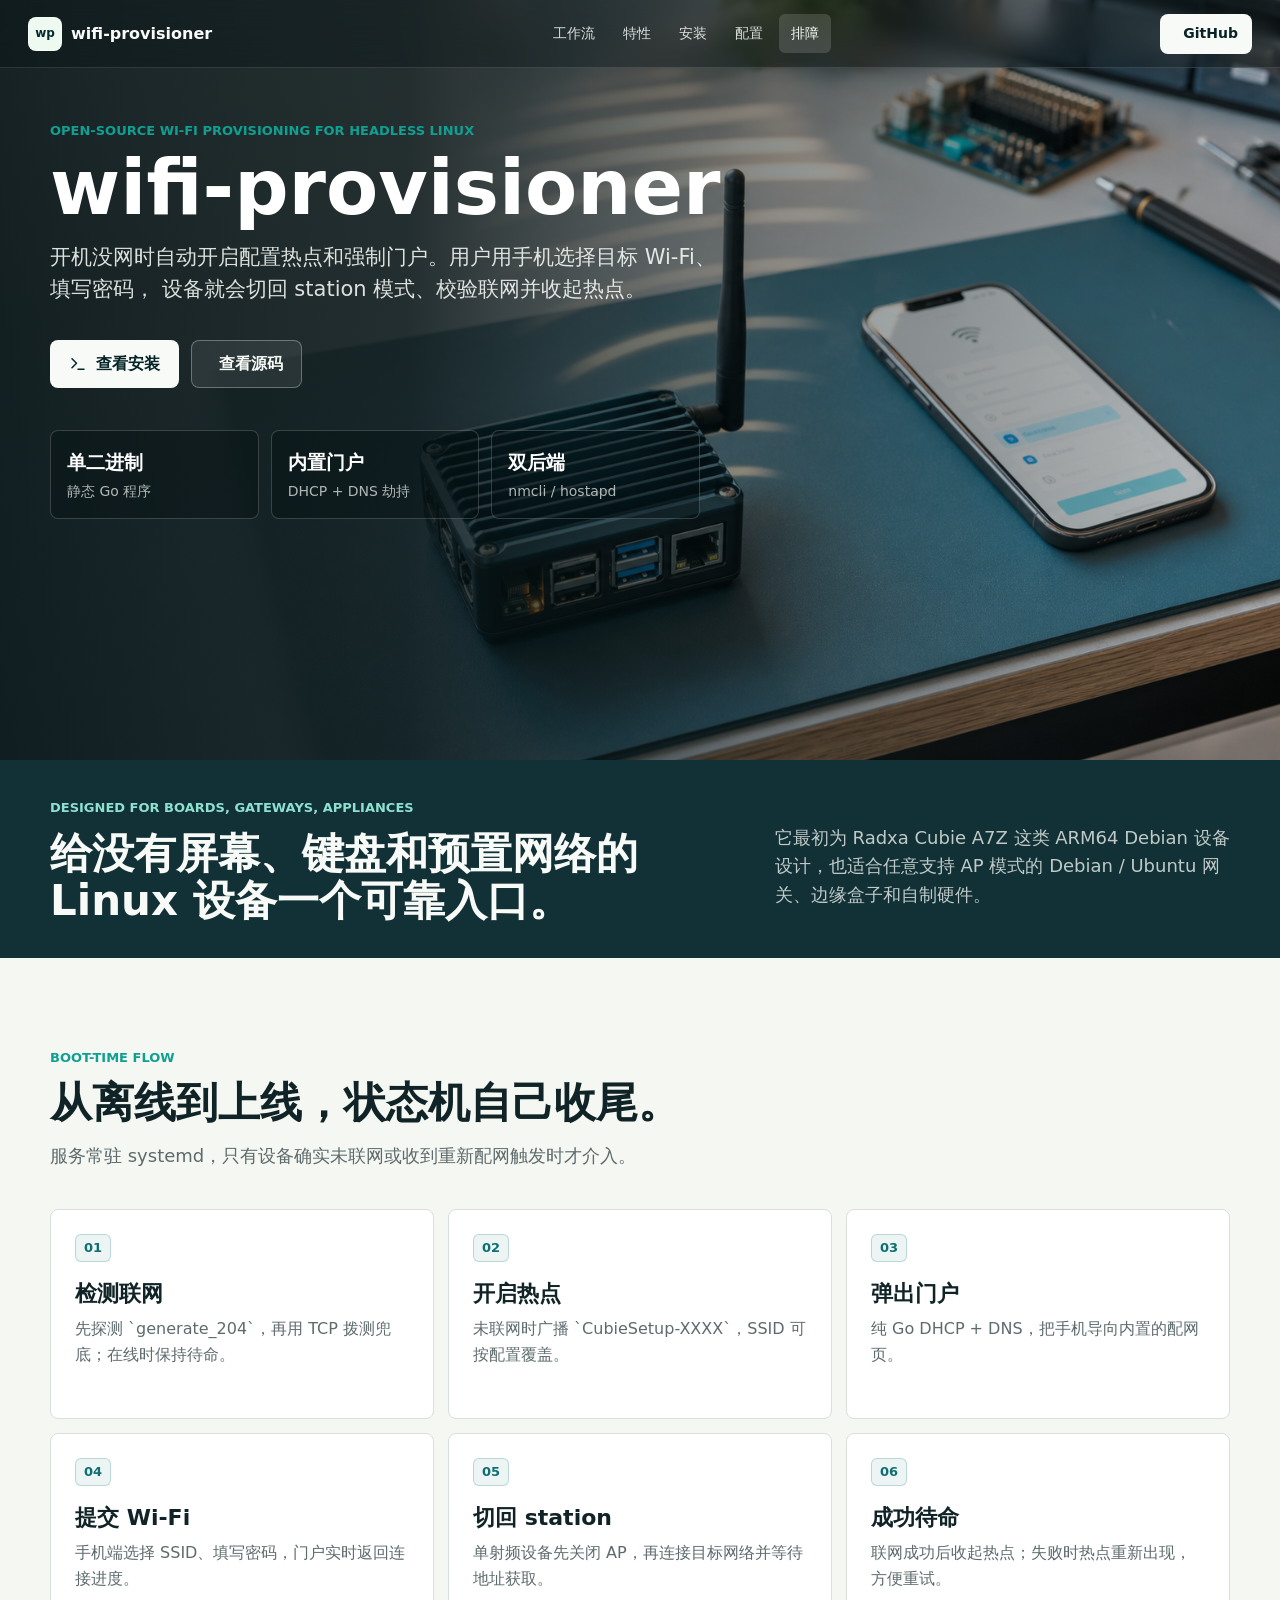
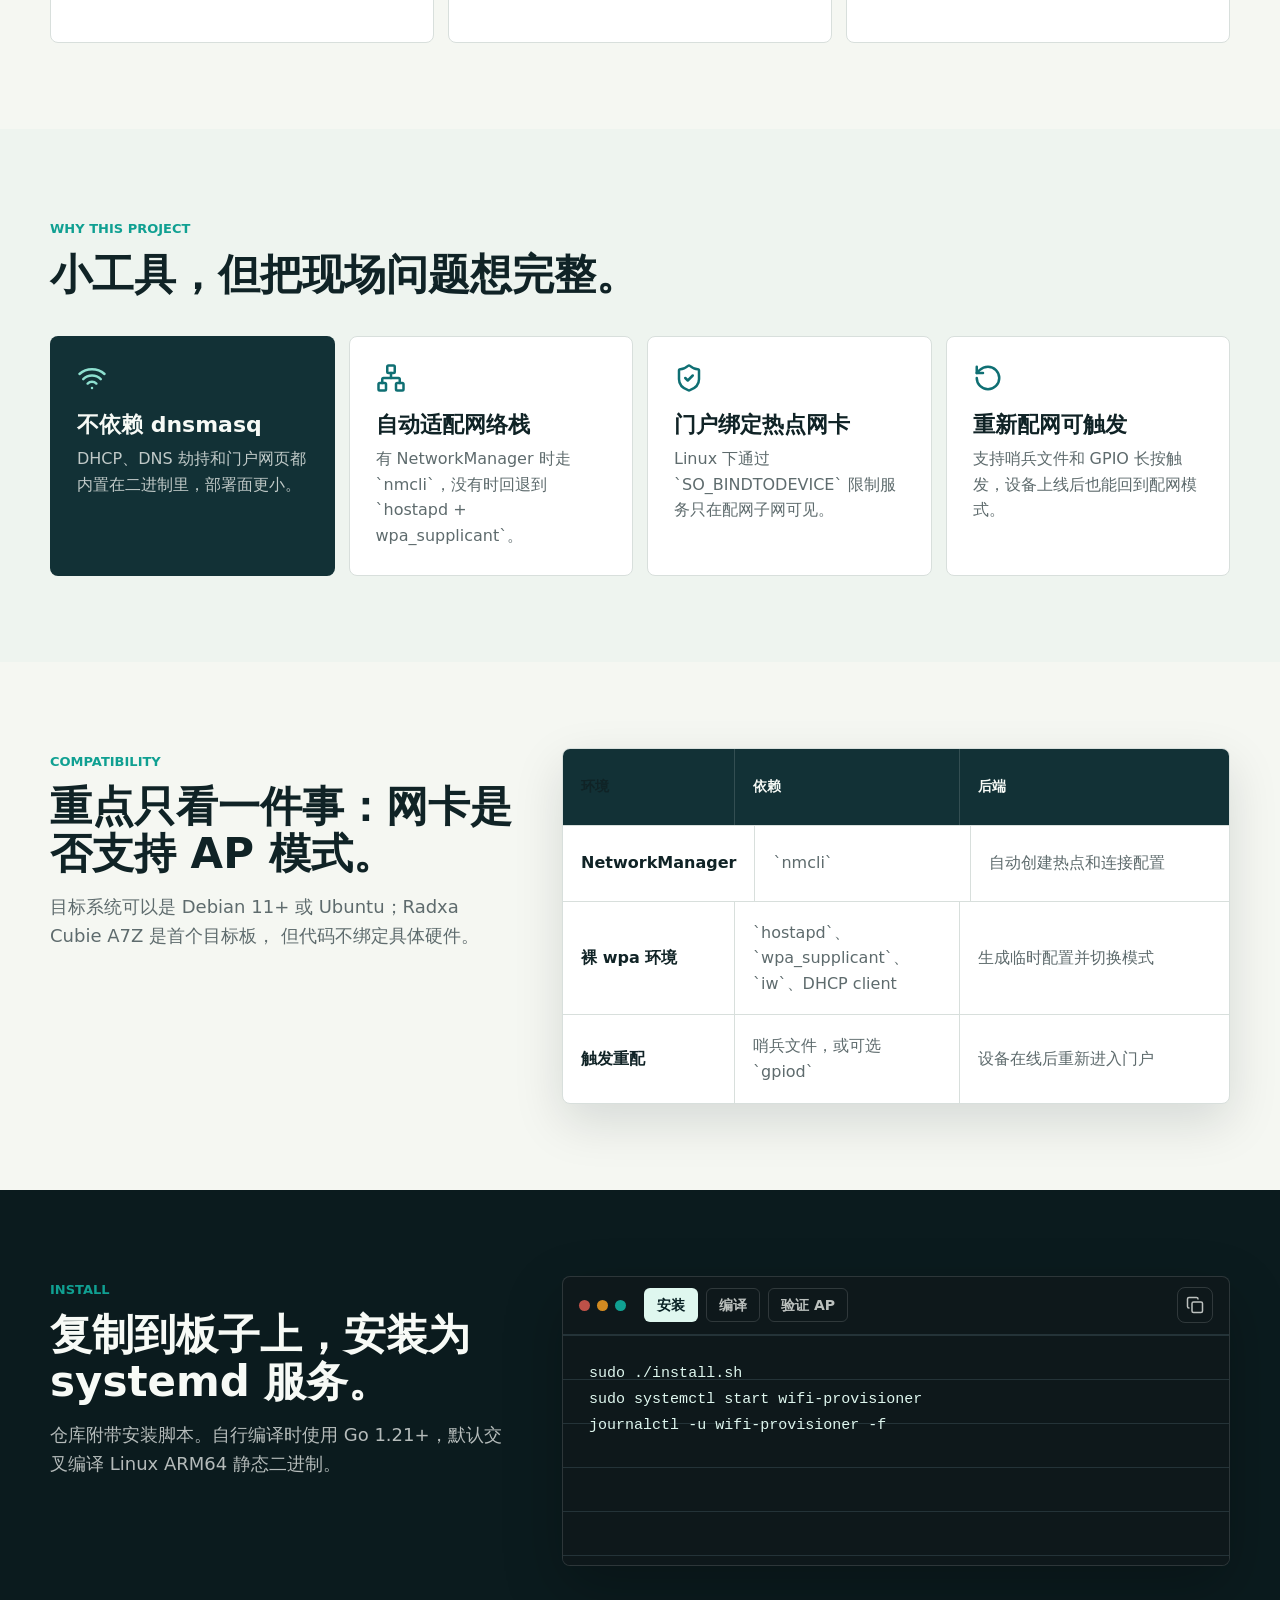
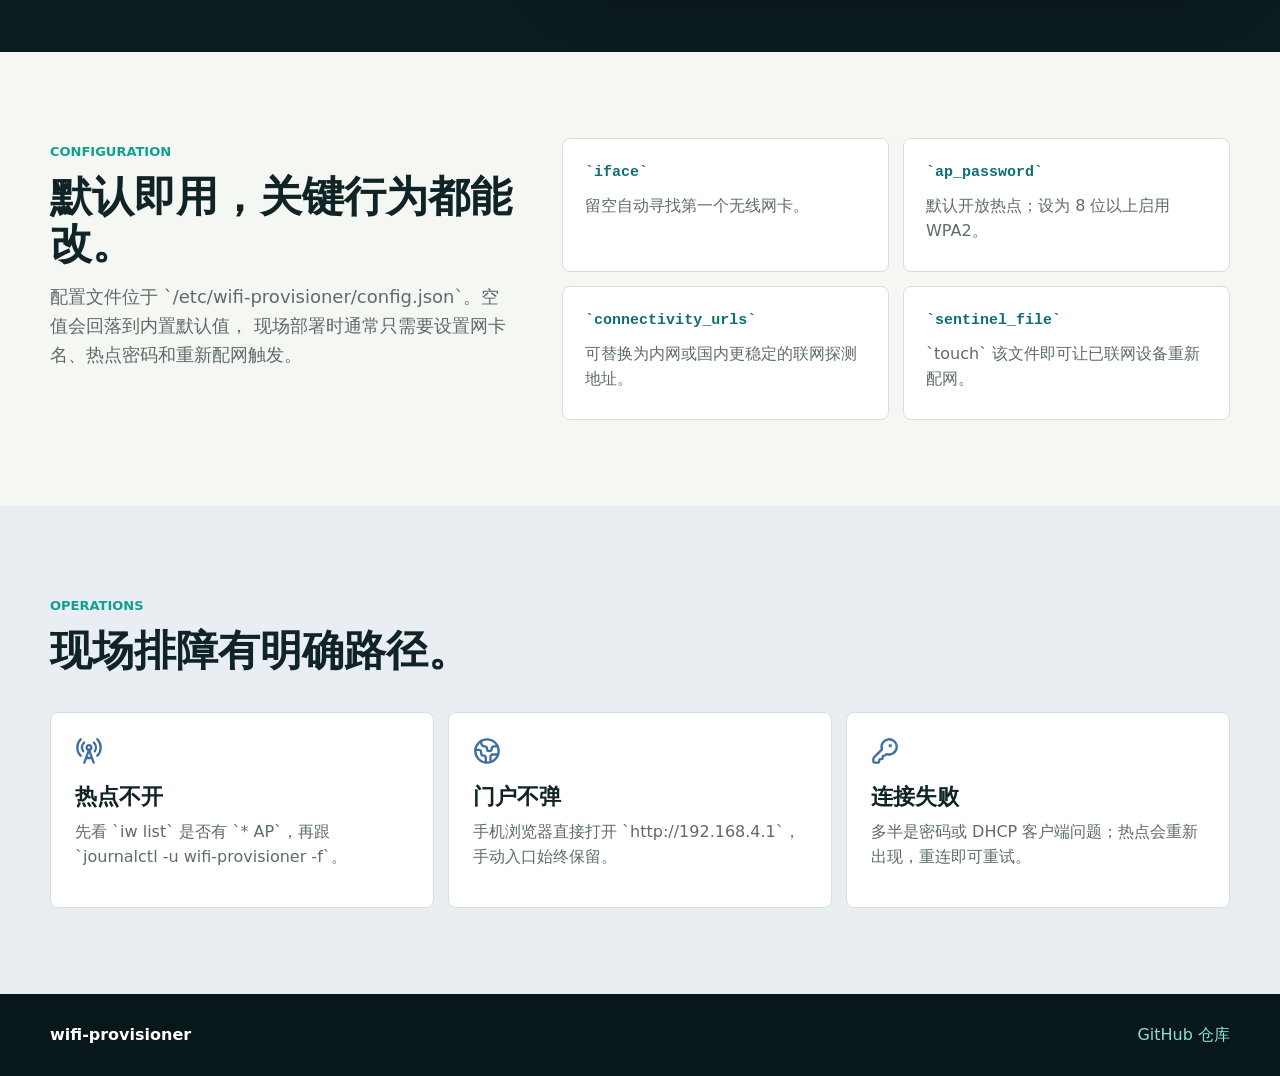
==== docs/index.html @ 6dae27c1 "Add project website" ====
<!doctype html>
<html lang="zh-CN">
  <head>
    <meta charset="utf-8">
    <meta name="viewport" content="width=device-width, initial-scale=1">
    <meta name="description" content="wifi-provisioner 是面向无头 Linux 设备的开源 Wi-Fi 配网工具：自动开启热点、内置 DHCP/DNS 强制门户，用手机完成首次联网。">
    <meta name="theme-color" content="#123136">
    <meta property="og:title" content="wifi-provisioner">
    <meta property="og:description" content="无头 Linux 设备的 Wi-Fi 配网工具。开机没网时自动开热点，用手机门户完成联网。">
    <meta property="og:image" content="assets/hero.png">
    <title>wifi-provisioner | 无头 Linux 设备 Wi-Fi 配网</title>
    <link rel="preload" as="image" href="assets/hero.png">
    <link rel="stylesheet" href="styles.css">
  </head>
  <body>
    <header class="site-header" data-header>
      <a class="brand" href="#top" aria-label="wifi-provisioner 首页">
        <span class="brand-mark" aria-hidden="true">wp</span>
        <span>wifi-provisioner</span>
      </a>
      <nav class="nav-links" aria-label="主要导航">
        <a href="#flow">工作流</a>
        <a href="#fit">特性</a>
        <a href="#install">安装</a>
        <a href="#config">配置</a>
        <a href="#ops">排障</a>
      </nav>
      <a class="header-action" href="https://github.com/djonce/wifi-provisioner" target="_blank" rel="noreferrer">
        <i data-lucide="github" aria-hidden="true"></i>
        <span>GitHub</span>
      </a>
    </header>

    <main id="top">
      <section class="hero" aria-labelledby="hero-title">
        <div class="hero-media" aria-hidden="true"></div>
        <div class="hero-inner">
          <p class="eyebrow">Open-source Wi-Fi provisioning for headless Linux</p>
          <h1 id="hero-title">wifi-provisioner</h1>
          <p class="hero-copy">
            开机没网时自动开启配置热点和强制门户。用户用手机选择目标 Wi-Fi、填写密码，
            设备就会切回 station 模式、校验联网并收起热点。
          </p>
          <div class="hero-actions" aria-label="主要操作">
            <a class="button primary" href="#install">
              <i data-lucide="terminal" aria-hidden="true"></i>
              <span>查看安装</span>
            </a>
            <a class="button secondary" href="https://github.com/djonce/wifi-provisioner" target="_blank" rel="noreferrer">
              <i data-lucide="github" aria-hidden="true"></i>
              <span>查看源码</span>
            </a>
          </div>
          <dl class="hero-facts" aria-label="项目要点">
            <div>
              <dt>单二进制</dt>
              <dd>静态 Go 程序</dd>
            </div>
            <div>
              <dt>内置门户</dt>
              <dd>DHCP + DNS 劫持</dd>
            </div>
            <div>
              <dt>双后端</dt>
              <dd>nmcli / hostapd</dd>
            </div>
          </dl>
        </div>
      </section>

      <section class="section intro-strip" aria-label="适用场景">
        <div class="section-inner strip-grid">
          <div>
            <span class="section-kicker">Designed for boards, gateways, appliances</span>
            <h2>给没有屏幕、键盘和预置网络的 Linux 设备一个可靠入口。</h2>
          </div>
          <p>
            它最初为 Radxa Cubie A7Z 这类 ARM64 Debian 设备设计，也适合任意支持 AP 模式的
            Debian / Ubuntu 网关、边缘盒子和自制硬件。
          </p>
        </div>
      </section>

      <section class="section" id="flow" aria-labelledby="flow-title">
        <div class="section-inner">
          <div class="section-heading">
            <span class="section-kicker">Boot-time flow</span>
            <h2 id="flow-title">从离线到上线，状态机自己收尾。</h2>
            <p>服务常驻 systemd，只有设备确实未联网或收到重新配网触发时才介入。</p>
          </div>
          <div class="flow-grid" aria-label="配网流程">
            <article class="flow-card">
              <span>01</span>
              <h3>检测联网</h3>
              <p>先探测 `generate_204`，再用 TCP 拨测兜底；在线时保持待命。</p>
            </article>
            <article class="flow-card">
              <span>02</span>
              <h3>开启热点</h3>
              <p>未联网时广播 `CubieSetup-XXXX`，SSID 可按配置覆盖。</p>
            </article>
            <article class="flow-card">
              <span>03</span>
              <h3>弹出门户</h3>
              <p>纯 Go DHCP + DNS，把手机导向内置的配网页。</p>
            </article>
            <article class="flow-card">
              <span>04</span>
              <h3>提交 Wi-Fi</h3>
              <p>手机端选择 SSID、填写密码，门户实时返回连接进度。</p>
            </article>
            <article class="flow-card">
              <span>05</span>
              <h3>切回 station</h3>
              <p>单射频设备先关闭 AP，再连接目标网络并等待地址获取。</p>
            </article>
            <article class="flow-card">
              <span>06</span>
              <h3>成功待命</h3>
              <p>联网成功后收起热点；失败时热点重新出现，方便重试。</p>
            </article>
          </div>
        </div>
      </section>

      <section class="section feature-band" id="fit" aria-labelledby="fit-title">
        <div class="section-inner">
          <div class="section-heading compact">
            <span class="section-kicker">Why this project</span>
            <h2 id="fit-title">小工具，但把现场问题想完整。</h2>
          </div>
          <div class="feature-layout">
            <article class="feature-card highlight">
              <i data-lucide="wifi" aria-hidden="true"></i>
              <h3>不依赖 dnsmasq</h3>
              <p>DHCP、DNS 劫持和门户网页都内置在二进制里，部署面更小。</p>
            </article>
            <article class="feature-card">
              <i data-lucide="network" aria-hidden="true"></i>
              <h3>自动适配网络栈</h3>
              <p>有 NetworkManager 时走 `nmcli`，没有时回退到 `hostapd + wpa_supplicant`。</p>
            </article>
            <article class="feature-card">
              <i data-lucide="shield-check" aria-hidden="true"></i>
              <h3>门户绑定热点网卡</h3>
              <p>Linux 下通过 `SO_BINDTODEVICE` 限制服务只在配网子网可见。</p>
            </article>
            <article class="feature-card">
              <i data-lucide="rotate-ccw" aria-hidden="true"></i>
              <h3>重新配网可触发</h3>
              <p>支持哨兵文件和 GPIO 长按触发，设备上线后也能回到配网模式。</p>
            </article>
          </div>
        </div>
      </section>

      <section class="section" aria-labelledby="matrix-title">
        <div class="section-inner split">
          <div class="section-heading inline">
            <span class="section-kicker">Compatibility</span>
            <h2 id="matrix-title">重点只看一件事：网卡是否支持 AP 模式。</h2>
            <p>
              目标系统可以是 Debian 11+ 或 Ubuntu；Radxa Cubie A7Z 是首个目标板，
              但代码不绑定具体硬件。
            </p>
          </div>
          <div class="matrix" role="table" aria-label="兼容性矩阵">
            <div role="row" class="matrix-head">
              <span role="columnheader">环境</span>
              <span role="columnheader">依赖</span>
              <span role="columnheader">后端</span>
            </div>
            <div role="row">
              <span role="cell">NetworkManager</span>
              <span role="cell">`nmcli`</span>
              <span role="cell">自动创建热点和连接配置</span>
            </div>
            <div role="row">
              <span role="cell">裸 wpa 环境</span>
              <span role="cell">`hostapd`、`wpa_supplicant`、`iw`、DHCP client</span>
              <span role="cell">生成临时配置并切换模式</span>
            </div>
            <div role="row">
              <span role="cell">触发重配</span>
              <span role="cell">哨兵文件，或可选 `gpiod`</span>
              <span role="cell">设备在线后重新进入门户</span>
            </div>
          </div>
        </div>
      </section>

      <section class="section install-section" id="install" aria-labelledby="install-title">
        <div class="section-inner install-grid">
          <div class="section-heading inline">
            <span class="section-kicker">Install</span>
            <h2 id="install-title">复制到板子上，安装为 systemd 服务。</h2>
            <p>
              仓库附带安装脚本。自行编译时使用 Go 1.21+，默认交叉编译 Linux ARM64 静态二进制。
            </p>
          </div>

          <div class="terminal-panel">
            <div class="terminal-toolbar">
              <div class="terminal-dots" aria-hidden="true">
                <span></span><span></span><span></span>
              </div>
              <div class="command-tabs" role="tablist" aria-label="安装命令">
                <button class="tab-button active" type="button" role="tab" aria-selected="true" data-tab="install">安装</button>
                <button class="tab-button" type="button" role="tab" aria-selected="false" data-tab="build">编译</button>
                <button class="tab-button" type="button" role="tab" aria-selected="false" data-tab="check">验证 AP</button>
              </div>
              <button class="icon-button" type="button" data-copy aria-label="复制当前命令">
                <i data-lucide="copy" aria-hidden="true"></i>
              </button>
            </div>
            <pre class="command-block active" data-panel="install"><code>sudo ./install.sh
sudo systemctl start wifi-provisioner
journalctl -u wifi-provisioner -f</code></pre>
            <pre class="command-block" data-panel="build"><code>make build
scp bin/wifi-provisioner root@device:/usr/local/bin/
sudo systemctl restart wifi-provisioner</code></pre>
            <pre class="command-block" data-panel="check"><code>iw list | sed -n '/Supported interface modes/,/Band/p'
# 输出中必须出现：* AP</code></pre>
          </div>
        </div>
      </section>

      <section class="section" id="config" aria-labelledby="config-title">
        <div class="section-inner config-grid">
          <div class="section-heading inline">
            <span class="section-kicker">Configuration</span>
            <h2 id="config-title">默认即用，关键行为都能改。</h2>
            <p>
              配置文件位于 `/etc/wifi-provisioner/config.json`。空值会回落到内置默认值，
              现场部署时通常只需要设置网卡名、热点密码和重新配网触发。
            </p>
          </div>
          <div class="config-list" aria-label="常用配置项">
            <article>
              <strong>`iface`</strong>
              <span>留空自动寻找第一个无线网卡。</span>
            </article>
            <article>
              <strong>`ap_password`</strong>
              <span>默认开放热点；设为 8 位以上启用 WPA2。</span>
            </article>
            <article>
              <strong>`connectivity_urls`</strong>
              <span>可替换为内网或国内更稳定的联网探测地址。</span>
            </article>
            <article>
              <strong>`sentinel_file`</strong>
              <span>`touch` 该文件即可让已联网设备重新配网。</span>
            </article>
          </div>
        </div>
      </section>

      <section class="section ops-band" id="ops" aria-labelledby="ops-title">
        <div class="section-inner">
          <div class="section-heading compact">
            <span class="section-kicker">Operations</span>
            <h2 id="ops-title">现场排障有明确路径。</h2>
          </div>
          <div class="ops-grid">
            <article>
              <i data-lucide="radio-tower" aria-hidden="true"></i>
              <h3>热点不开</h3>
              <p>先看 `iw list` 是否有 `* AP`，再跟 `journalctl -u wifi-provisioner -f`。</p>
            </article>
            <article>
              <i data-lucide="globe-2" aria-hidden="true"></i>
              <h3>门户不弹</h3>
              <p>手机浏览器直接打开 `http://192.168.4.1`，手动入口始终保留。</p>
            </article>
            <article>
              <i data-lucide="key-round" aria-hidden="true"></i>
              <h3>连接失败</h3>
              <p>多半是密码或 DHCP 客户端问题；热点会重新出现，重连即可重试。</p>
            </article>
          </div>
        </div>
      </section>
    </main>

    <footer class="site-footer">
      <div class="section-inner footer-inner">
        <span>wifi-provisioner</span>
        <a href="https://github.com/djonce/wifi-provisioner" target="_blank" rel="noreferrer">GitHub 仓库</a>
      </div>
    </footer>

    <script src="vendor/lucide.min.js"></script>
    <script src="app.js"></script>
  </body>
</html>
---- docs/styles.css ----
:root {
  --ink: #102326;
  --muted: #5e6b6d;
  --paper: #f5f7f2;
  --panel: #ffffff;
  --line: #d8dfdc;
  --line-strong: #b7c3bf;
  --teal: #0f6f73;
  --teal-bright: #10a092;
  --amber: #d28a21;
  --red: #bd5148;
  --blue: #406f9f;
  --dark: #0b1b1e;
  --dark-soft: #123136;
  --code: #0e181b;
  --code-line: #243338;
  --shadow: 0 18px 50px rgba(11, 27, 30, 0.13);
}

* {
  box-sizing: border-box;
}

html {
  scroll-behavior: smooth;
}

body {
  margin: 0;
  background: var(--paper);
  color: var(--ink);
  font-family:
    ui-sans-serif,
    system-ui,
    -apple-system,
    BlinkMacSystemFont,
    "Segoe UI",
    sans-serif;
  font-size: 16px;
  line-height: 1.6;
  letter-spacing: 0;
  text-rendering: optimizeLegibility;
}

body,
button,
input,
textarea,
select {
  letter-spacing: 0;
}

a {
  color: inherit;
  text-decoration: none;
}

img,
svg {
  display: block;
}

button {
  font: inherit;
}

.site-header {
  position: fixed;
  top: 0;
  right: 0;
  left: 0;
  z-index: 20;
  display: grid;
  grid-template-columns: auto 1fr auto;
  align-items: center;
  gap: 24px;
  min-height: 68px;
  padding: 0 28px;
  color: #f8fbf8;
  border-bottom: 1px solid rgba(255, 255, 255, 0.12);
  background: rgba(7, 19, 21, 0.36);
  backdrop-filter: blur(14px);
  transition:
    background 180ms ease,
    border-color 180ms ease,
    color 180ms ease;
}

.site-header.is-scrolled {
  color: var(--ink);
  border-color: rgba(16, 35, 38, 0.12);
  background: rgba(245, 247, 242, 0.9);
}

.brand,
.header-action,
.button,
.icon-button {
  display: inline-flex;
  align-items: center;
  justify-content: center;
  gap: 9px;
}

.brand {
  min-width: 0;
  font-weight: 760;
}

.brand-mark {
  display: grid;
  width: 34px;
  height: 34px;
  place-items: center;
  color: #062a2d;
  background: #eef9ef;
  border: 1px solid rgba(255, 255, 255, 0.52);
  border-radius: 8px;
  font-size: 12px;
  font-weight: 820;
}

.site-header.is-scrolled .brand-mark {
  color: #f7faf6;
  background: var(--teal);
  border-color: transparent;
}

.nav-links {
  display: flex;
  align-items: center;
  justify-content: center;
  gap: 4px;
}

.nav-links a {
  padding: 8px 12px;
  color: inherit;
  border-radius: 6px;
  font-size: 14px;
  opacity: 0.86;
}

.nav-links a:hover,
.nav-links a.is-active {
  background: rgba(255, 255, 255, 0.14);
  opacity: 1;
}

.site-header.is-scrolled .nav-links a:hover,
.site-header.is-scrolled .nav-links a.is-active {
  background: rgba(15, 111, 115, 0.1);
}

.header-action {
  min-height: 40px;
  padding: 0 14px;
  color: #082225;
  background: #f7faf6;
  border-radius: 8px;
  font-size: 14px;
  font-weight: 700;
}

.site-header.is-scrolled .header-action {
  color: #f7faf6;
  background: var(--dark-soft);
}

.header-action svg,
.button svg,
.feature-card svg,
.ops-grid svg,
.icon-button svg {
  width: 18px;
  height: 18px;
  stroke-width: 2;
}

.hero {
  position: relative;
  display: flex;
  min-height: min(760px, 86svh);
  overflow: hidden;
  color: #f7faf6;
  background: var(--dark);
}

.hero-media {
  position: absolute;
  inset: 0;
  background-image:
    linear-gradient(
      90deg,
      rgba(5, 18, 20, 0.93) 0%,
      rgba(5, 18, 20, 0.86) 32%,
      rgba(5, 18, 20, 0.48) 58%,
      rgba(5, 18, 20, 0.12) 100%
    ),
    url("assets/hero.png");
  background-position: center;
  background-size: cover;
  transform: scale(1.01);
}

.hero-inner {
  position: relative;
  z-index: 1;
  width: min(1180px, calc(100% - 48px));
  margin: 0 auto;
  padding: 122px 0 72px;
}

.eyebrow,
.section-kicker {
  margin: 0;
  color: var(--teal-bright);
  font-size: 13px;
  font-weight: 800;
  text-transform: uppercase;
  overflow-wrap: anywhere;
}

.hero h1 {
  max-width: 760px;
  margin: 12px 0 16px;
  color: #ffffff;
  font-size: 76px;
  line-height: 0.96;
  font-weight: 860;
}

.hero .eyebrow {
  max-width: 58ch;
  line-height: 1.35;
}

.hero-copy {
  max-width: 670px;
  margin: 0;
  color: rgba(247, 250, 246, 0.88);
  font-size: 21px;
  line-height: 1.55;
}

.hero-actions {
  display: flex;
  flex-wrap: wrap;
  gap: 12px;
  margin-top: 34px;
}

.button {
  min-height: 48px;
  padding: 0 18px;
  border: 1px solid transparent;
  border-radius: 8px;
  font-weight: 780;
}

.button.primary {
  color: #062528;
  background: #f7faf6;
}

.button.secondary {
  color: #f7faf6;
  border-color: rgba(255, 255, 255, 0.3);
  background: rgba(255, 255, 255, 0.08);
}

.button:hover,
.header-action:hover,
.icon-button:hover,
.tab-button:hover {
  transform: translateY(-1px);
}

.hero-facts {
  display: grid;
  grid-template-columns: repeat(3, minmax(0, 1fr));
  gap: 12px;
  width: min(650px, 100%);
  margin: 42px 0 0;
}

.hero-facts div {
  min-height: 86px;
  padding: 16px;
  border: 1px solid rgba(255, 255, 255, 0.18);
  border-radius: 8px;
  background: rgba(5, 18, 20, 0.44);
}

.hero-facts dt {
  color: #ffffff;
  font-size: 19px;
  font-weight: 820;
}

.hero-facts dd {
  margin: 3px 0 0;
  color: rgba(247, 250, 246, 0.7);
  font-size: 14px;
}

.section {
  padding: 86px 0;
}

.section-inner {
  width: min(1180px, calc(100% - 48px));
  margin: 0 auto;
}

.intro-strip {
  padding: 34px 0;
  color: #f7faf6;
  background: var(--dark-soft);
}

.strip-grid {
  display: grid;
  grid-template-columns: minmax(0, 1.2fr) minmax(280px, 0.8fr);
  gap: 42px;
  align-items: center;
}

.strip-grid h2,
.section-heading h2 {
  margin: 10px 0 0;
  font-size: 42px;
  line-height: 1.12;
}

.strip-grid p,
.section-heading p {
  margin: 16px 0 0;
  color: var(--muted);
  font-size: 18px;
}

.intro-strip .section-kicker {
  color: #8ee0d0;
}

.intro-strip p {
  color: rgba(247, 250, 246, 0.76);
}

.section-heading {
  max-width: 780px;
  margin-bottom: 38px;
}

.section-heading.compact {
  max-width: 620px;
}

.section-heading.inline {
  margin: 0;
}

.flow-grid {
  display: grid;
  grid-template-columns: repeat(3, minmax(0, 1fr));
  gap: 14px;
}

.flow-card,
.feature-card,
.ops-grid article,
.config-list article {
  border: 1px solid var(--line);
  border-radius: 8px;
  background: var(--panel);
}

.flow-card {
  min-height: 210px;
  padding: 24px;
}

.flow-card span {
  display: inline-flex;
  align-items: center;
  justify-content: center;
  width: 36px;
  height: 28px;
  color: var(--teal);
  border: 1px solid rgba(15, 111, 115, 0.22);
  border-radius: 6px;
  background: rgba(15, 111, 115, 0.08);
  font-size: 13px;
  font-weight: 820;
}

.flow-card h3,
.feature-card h3,
.ops-grid h3 {
  margin: 18px 0 8px;
  font-size: 22px;
  line-height: 1.25;
}

.flow-card p,
.feature-card p,
.ops-grid p,
.config-list span {
  margin: 0;
  color: var(--muted);
}

.feature-band {
  background: #eef4ef;
}

.feature-layout {
  display: grid;
  grid-template-columns: repeat(4, minmax(0, 1fr));
  gap: 14px;
}

.feature-card {
  min-height: 230px;
  padding: 26px;
}

.feature-card.highlight {
  color: #f7faf6;
  background: var(--dark-soft);
  border-color: transparent;
}

.feature-card.highlight p {
  color: rgba(247, 250, 246, 0.76);
}

.feature-card svg {
  color: var(--teal);
  width: 30px;
  height: 30px;
}

.feature-card.highlight svg {
  color: #8ee0d0;
}

.split,
.install-grid,
.config-grid {
  display: grid;
  grid-template-columns: minmax(280px, 0.82fr) minmax(0, 1.18fr);
  gap: 48px;
  align-items: start;
}

.matrix {
  border: 1px solid var(--line);
  border-radius: 8px;
  overflow: hidden;
  background: var(--panel);
  box-shadow: var(--shadow);
}

.matrix > div {
  display: grid;
  grid-template-columns: 0.76fr 1fr 1.2fr;
  min-height: 76px;
  border-top: 1px solid var(--line);
}

.matrix > div:first-child {
  border-top: 0;
}

.matrix span {
  display: flex;
  align-items: center;
  padding: 18px;
  border-left: 1px solid var(--line);
  color: var(--muted);
}

.matrix span:first-child {
  border-left: 0;
  color: var(--ink);
  font-weight: 780;
}

.matrix-head {
  min-height: 52px;
  color: #f7faf6;
  background: var(--dark-soft);
}

.matrix-head span {
  color: #f7faf6;
  border-color: rgba(255, 255, 255, 0.14);
  font-size: 14px;
  font-weight: 780;
}

.install-section {
  color: #f7faf6;
  background: var(--dark);
}

.install-section .section-heading p {
  color: rgba(247, 250, 246, 0.72);
}

.terminal-panel {
  overflow: hidden;
  border: 1px solid rgba(255, 255, 255, 0.13);
  border-radius: 8px;
  background: var(--code);
  box-shadow: 0 22px 60px rgba(0, 0, 0, 0.24);
}

.terminal-toolbar {
  display: grid;
  grid-template-columns: auto 1fr auto;
  gap: 18px;
  align-items: center;
  min-height: 58px;
  padding: 0 16px;
  border-bottom: 1px solid var(--code-line);
}

.terminal-dots {
  display: flex;
  gap: 7px;
}

.terminal-dots span {
  width: 11px;
  height: 11px;
  border-radius: 50%;
}

.terminal-dots span:nth-child(1) {
  background: var(--red);
}

.terminal-dots span:nth-child(2) {
  background: var(--amber);
}

.terminal-dots span:nth-child(3) {
  background: var(--teal-bright);
}

.command-tabs {
  display: flex;
  flex-wrap: wrap;
  gap: 8px;
}

.tab-button,
.icon-button {
  border: 1px solid rgba(255, 255, 255, 0.14);
  color: rgba(247, 250, 246, 0.75);
  background: transparent;
  cursor: pointer;
}

.tab-button {
  min-height: 34px;
  padding: 0 12px;
  border-radius: 6px;
  font-size: 14px;
  font-weight: 720;
}

.tab-button.active {
  color: #061f22;
  border-color: transparent;
  background: #dff7ef;
}

.icon-button {
  width: 36px;
  height: 36px;
  border-radius: 8px;
}

.command-block {
  display: none;
  min-height: 230px;
  margin: 0;
  padding: 26px;
  overflow-x: auto;
  color: #dff7ef;
  background:
    linear-gradient(var(--code-line) 1px, transparent 1px) 0 0 / 100% 44px,
    var(--code);
  font-family:
    ui-monospace,
    SFMono-Regular,
    Menlo,
    Monaco,
    Consolas,
    "Liberation Mono",
    monospace;
  font-size: 15px;
  line-height: 1.75;
}

.command-block.active {
  display: block;
}

.config-list {
  display: grid;
  grid-template-columns: repeat(2, minmax(0, 1fr));
  gap: 14px;
}

.config-list article {
  min-height: 134px;
  padding: 22px;
}

.config-list strong {
  display: block;
  margin-bottom: 8px;
  color: var(--teal);
  font-family:
    ui-monospace,
    SFMono-Regular,
    Menlo,
    Monaco,
    Consolas,
    "Liberation Mono",
    monospace;
  font-size: 15px;
}

.ops-band {
  background: #e9eef2;
}

.ops-grid {
  display: grid;
  grid-template-columns: repeat(3, minmax(0, 1fr));
  gap: 14px;
}

.ops-grid article {
  min-height: 196px;
  padding: 24px;
}

.ops-grid svg {
  width: 28px;
  height: 28px;
  color: var(--blue);
}

.site-footer {
  padding: 28px 0;
  color: rgba(247, 250, 246, 0.78);
  background: #081719;
}

.footer-inner {
  display: flex;
  justify-content: space-between;
  gap: 20px;
}

.footer-inner span {
  color: #ffffff;
  font-weight: 760;
}

.footer-inner a {
  color: #8ee0d0;
}

@media (max-width: 980px) {
  .site-header {
    grid-template-columns: auto auto;
  }

  .nav-links {
    display: none;
  }

  .header-action {
    justify-self: end;
  }

  .hero h1 {
    font-size: 58px;
  }

  .hero-copy {
    font-size: 19px;
  }

  .strip-grid,
  .split,
  .install-grid,
  .config-grid {
    grid-template-columns: 1fr;
  }

  .flow-grid,
  .ops-grid {
    grid-template-columns: repeat(2, minmax(0, 1fr));
  }

  .feature-layout {
    grid-template-columns: repeat(2, minmax(0, 1fr));
  }

  .feature-card.highlight {
    grid-column: auto;
  }
}

@media (max-width: 720px) {
  .site-header {
    min-height: 62px;
    padding: 0 16px;
  }

  .brand span:last-child {
    max-width: 170px;
    overflow: hidden;
    text-overflow: ellipsis;
    white-space: nowrap;
  }

  .header-action span {
    display: none;
  }

  .header-action {
    width: 40px;
    min-height: 40px;
    padding: 0;
  }

  .hero {
    min-height: 86svh;
  }

  .hero-media {
    background-image:
      linear-gradient(
        180deg,
        rgba(5, 18, 20, 0.92) 0%,
        rgba(5, 18, 20, 0.78) 45%,
        rgba(5, 18, 20, 0.45) 100%
      ),
      url("assets/hero.png");
    background-position: 58% center;
  }

  .hero-inner,
  .section-inner {
    width: min(100% - 32px, 1180px);
  }

  .hero-inner {
    padding: 96px 0 52px;
  }

  .hero h1 {
    font-size: 42px;
    line-height: 1.02;
    overflow-wrap: anywhere;
  }

  .hero .eyebrow {
    max-width: 30ch;
  }

  .hero-copy {
    font-size: 17px;
  }

  .hero-actions {
    margin-top: 26px;
  }

  .button {
    width: 100%;
  }

  .hero-facts {
    grid-template-columns: 1fr;
    margin-top: 28px;
  }

  .hero-facts div {
    min-height: 74px;
    padding: 13px 14px;
  }

  .section {
    padding: 64px 0;
  }

  .strip-grid h2,
  .section-heading h2 {
    font-size: 30px;
  }

  .strip-grid p,
  .section-heading p {
    font-size: 16px;
  }

  .flow-grid,
  .feature-layout,
  .ops-grid,
  .config-list {
    grid-template-columns: 1fr;
  }

  .matrix {
    overflow-x: auto;
  }

  .matrix > div {
    grid-template-columns: 160px 230px 260px;
    min-width: 650px;
  }

  .terminal-toolbar {
    grid-template-columns: 1fr auto;
    min-height: 104px;
  }

  .terminal-dots {
    display: none;
  }

  .command-tabs {
    gap: 6px;
  }

  .command-block {
    min-height: 250px;
    padding: 20px;
    font-size: 14px;
  }

  .footer-inner {
    flex-direction: column;
  }
}

@media (max-width: 360px) {
  .hero h1 {
    font-size: 36px;
  }
}

@media (prefers-reduced-motion: reduce) {
  *,
  *::before,
  *::after {
    scroll-behavior: auto !important;
    transition: none !important;
  }

  .button:hover,
  .header-action:hover,
  .icon-button:hover,
  .tab-button:hover {
    transform: none;
  }
}
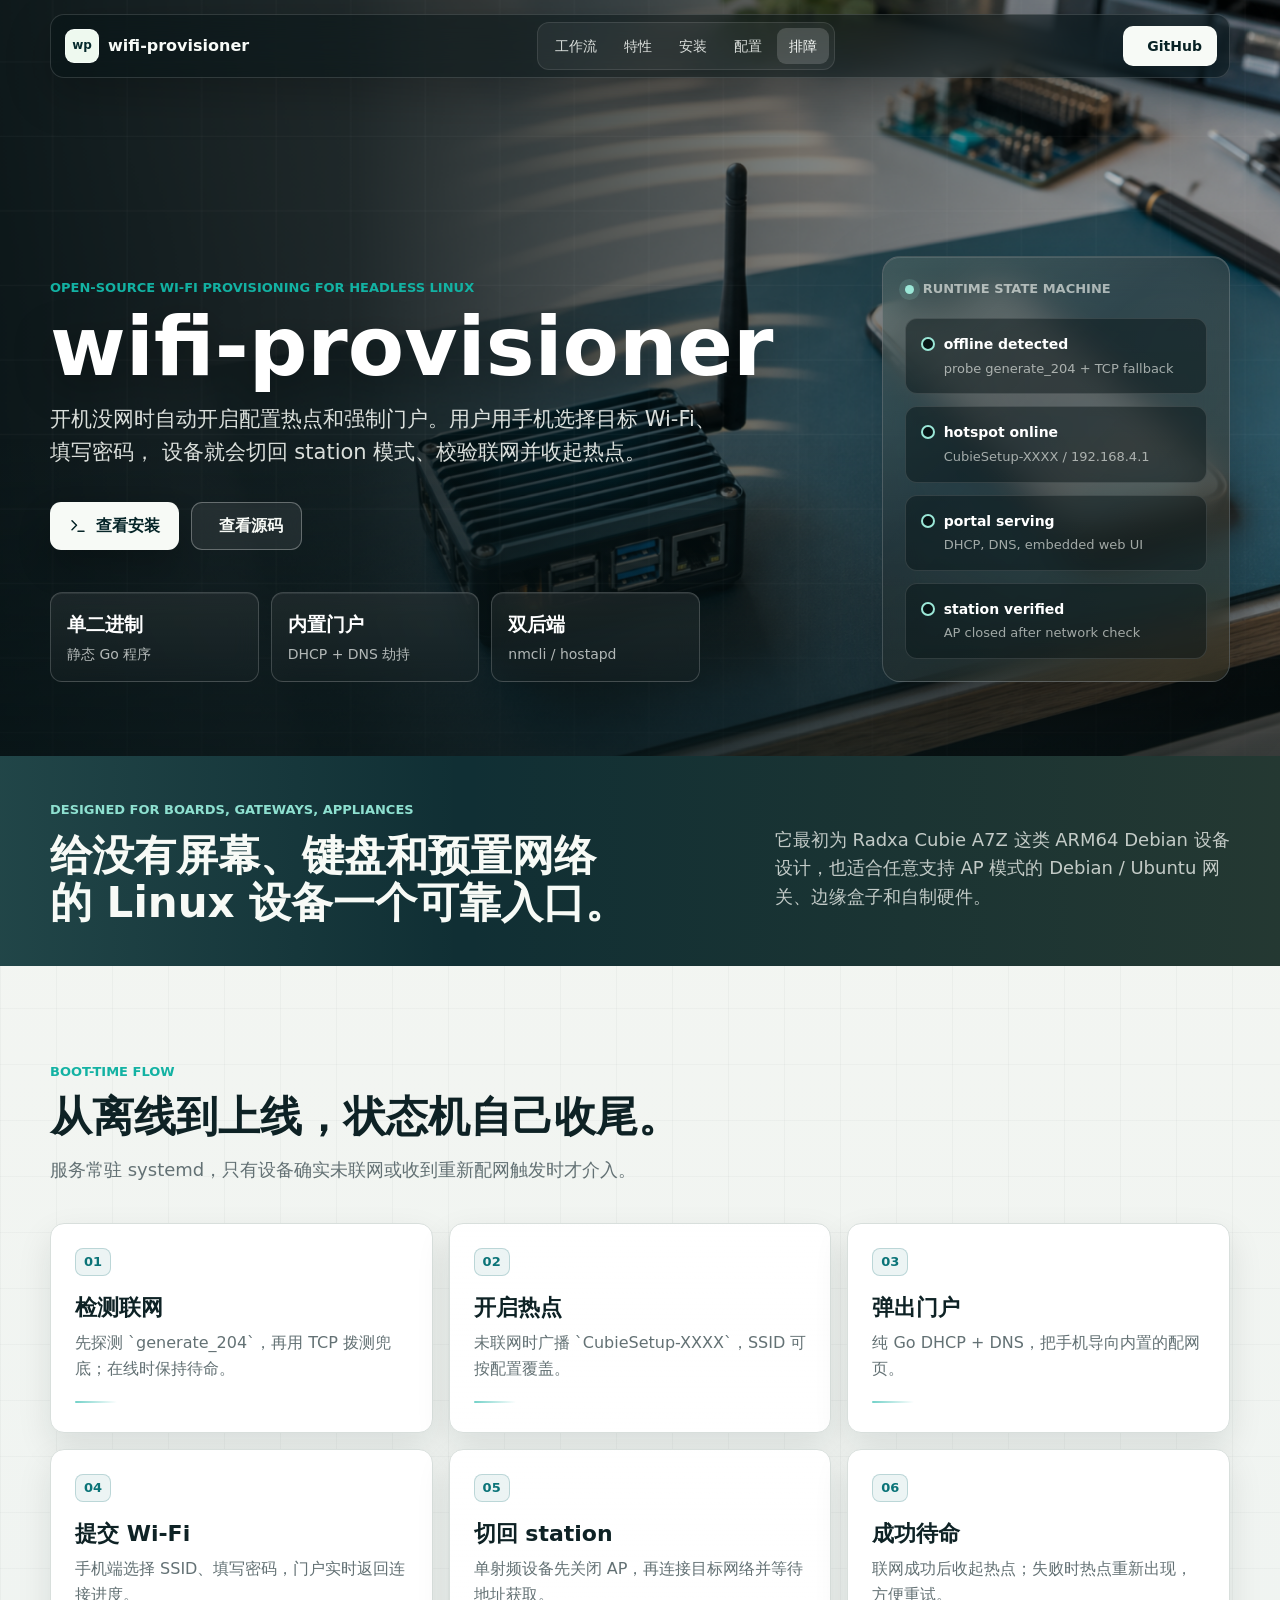
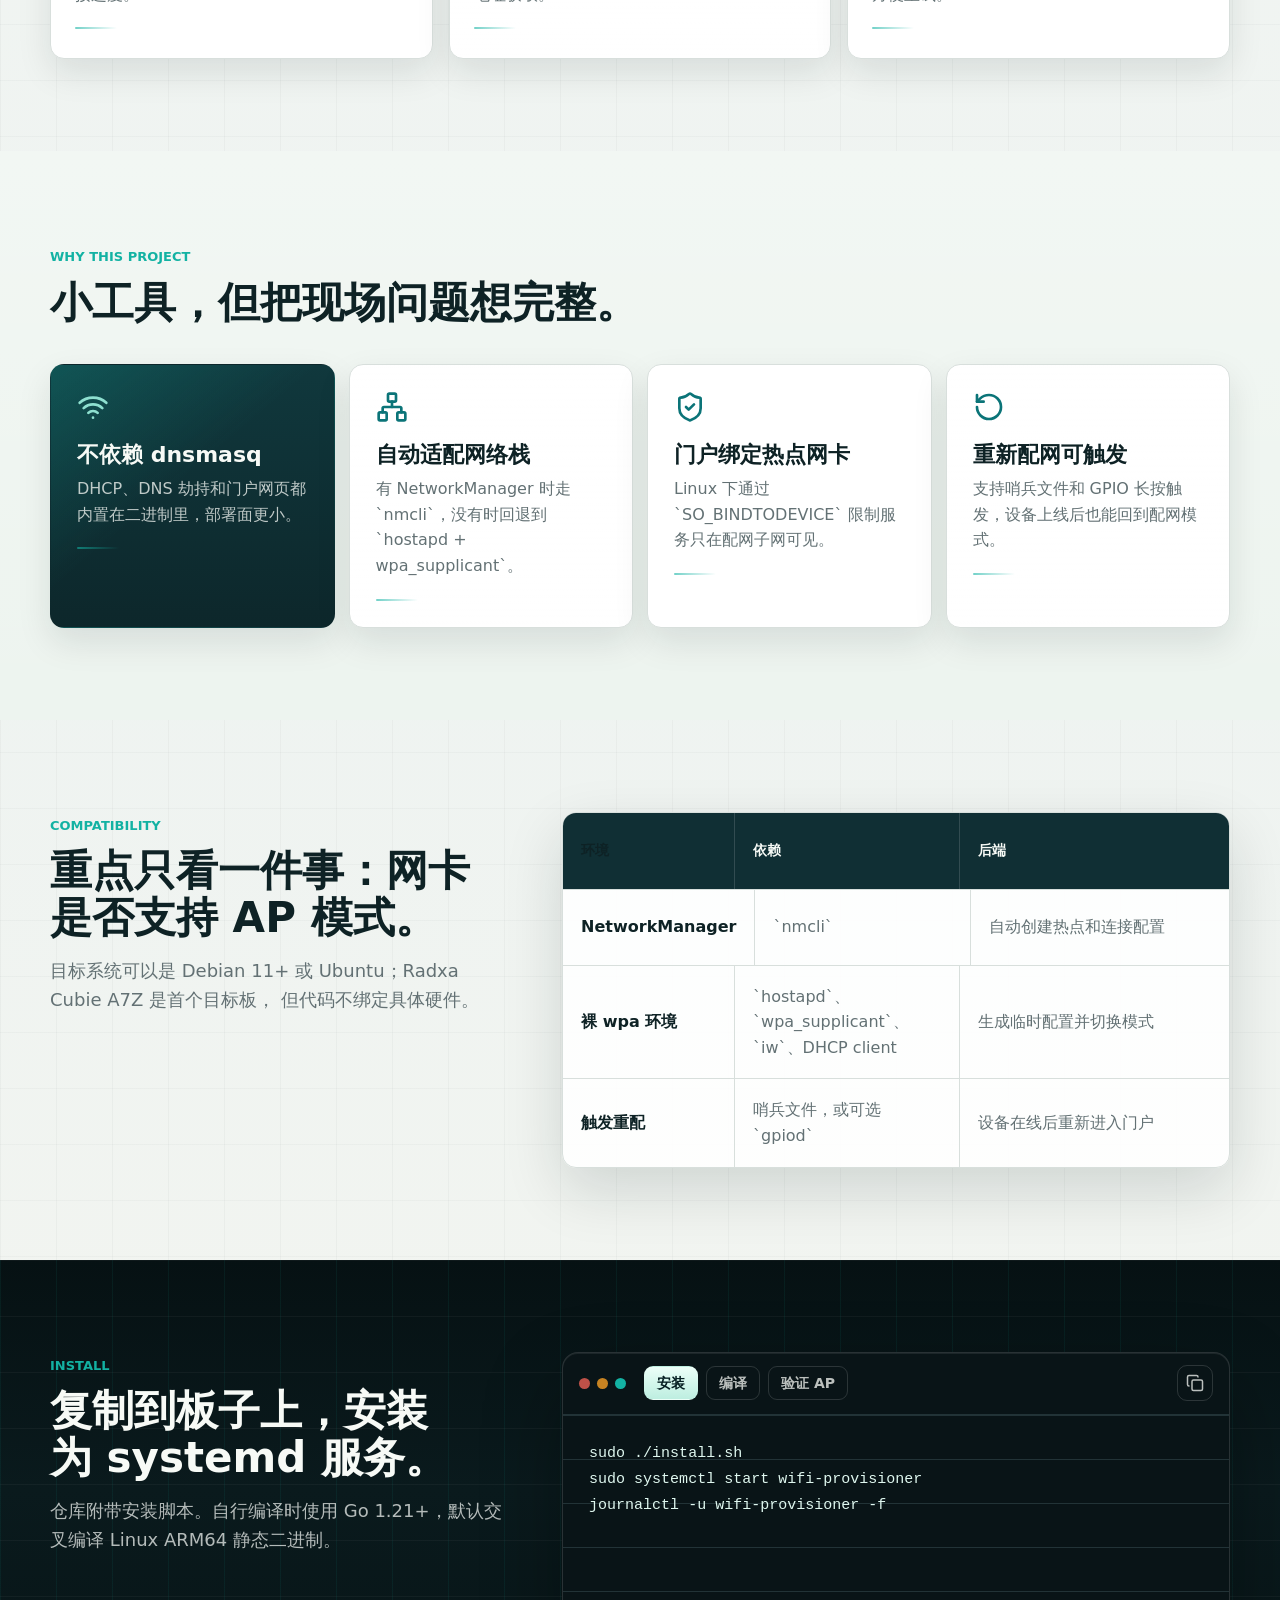
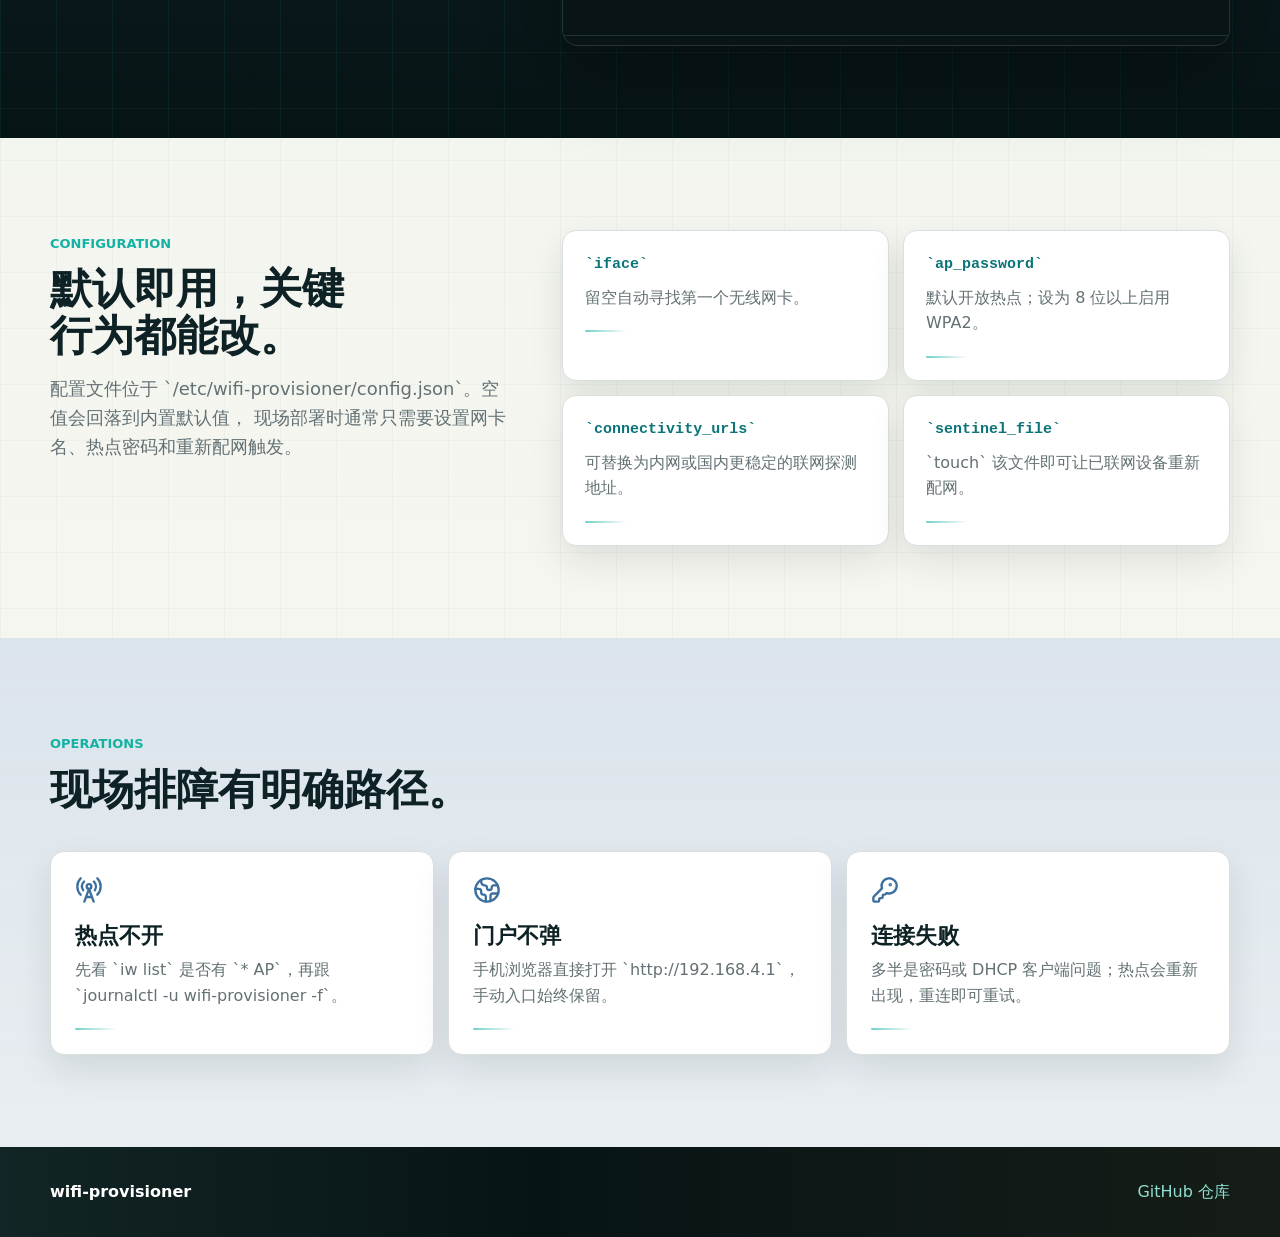
==== commit 00850f9f: "refactor: 官网改版" ====
--- a/docs/index.html
+++ b/docs/index.html
@@ -13,6 +13,7 @@
     <link rel="stylesheet" href="styles.css">
   </head>
   <body>
+    <div class="scroll-progress" data-progress aria-hidden="true"></div>
     <header class="site-header" data-header>
       <a class="brand" href="#top" aria-label="wifi-provisioner 首页">
         <span class="brand-mark" aria-hidden="true">wp</span>
@@ -33,38 +34,64 @@
 
     <main id="top">
       <section class="hero" aria-labelledby="hero-title">
-        <div class="hero-media" aria-hidden="true"></div>
+        <div class="hero-media" data-parallax aria-hidden="true"></div>
         <div class="hero-inner">
-          <p class="eyebrow">Open-source Wi-Fi provisioning for headless Linux</p>
-          <h1 id="hero-title">wifi-provisioner</h1>
-          <p class="hero-copy">
-            开机没网时自动开启配置热点和强制门户。用户用手机选择目标 Wi-Fi、填写密码，
-            设备就会切回 station 模式、校验联网并收起热点。
-          </p>
-          <div class="hero-actions" aria-label="主要操作">
-            <a class="button primary" href="#install">
-              <i data-lucide="terminal" aria-hidden="true"></i>
-              <span>查看安装</span>
-            </a>
-            <a class="button secondary" href="https://github.com/djonce/wifi-provisioner" target="_blank" rel="noreferrer">
-              <i data-lucide="github" aria-hidden="true"></i>
-              <span>查看源码</span>
-            </a>
-          </div>
-          <dl class="hero-facts" aria-label="项目要点">
-            <div>
-              <dt>单二进制</dt>
-              <dd>静态 Go 程序</dd>
-            </div>
-            <div>
-              <dt>内置门户</dt>
-              <dd>DHCP + DNS 劫持</dd>
-            </div>
-            <div>
-              <dt>双后端</dt>
-              <dd>nmcli / hostapd</dd>
-            </div>
-          </dl>
+          <div class="hero-content" data-reveal>
+            <p class="eyebrow">Open-source Wi-Fi provisioning for headless Linux</p>
+            <h1 id="hero-title">wifi-provisioner</h1>
+            <p class="hero-copy">
+              开机没网时自动开启配置热点和强制门户。用户用手机选择目标 Wi-Fi、填写密码，
+              设备就会切回 station 模式、校验联网并收起热点。
+            </p>
+            <div class="hero-actions" aria-label="主要操作">
+              <a class="button primary" href="#install">
+                <i data-lucide="terminal" aria-hidden="true"></i>
+                <span>查看安装</span>
+              </a>
+              <a class="button secondary" href="https://github.com/djonce/wifi-provisioner" target="_blank" rel="noreferrer">
+                <i data-lucide="github" aria-hidden="true"></i>
+                <span>查看源码</span>
+              </a>
+            </div>
+            <dl class="hero-facts" aria-label="项目要点">
+              <div>
+                <dt>单二进制</dt>
+                <dd>静态 Go 程序</dd>
+              </div>
+              <div>
+                <dt>内置门户</dt>
+                <dd>DHCP + DNS 劫持</dd>
+              </div>
+              <div>
+                <dt>双后端</dt>
+                <dd>nmcli / hostapd</dd>
+              </div>
+            </dl>
+          </div>
+          <aside class="hero-runtime" data-reveal aria-label="配网运行状态">
+            <div class="runtime-topline">
+              <span class="live-dot" aria-hidden="true"></span>
+              <span>runtime state machine</span>
+            </div>
+            <ol>
+              <li>
+                <strong>offline detected</strong>
+                <span>probe generate_204 + TCP fallback</span>
+              </li>
+              <li>
+                <strong>hotspot online</strong>
+                <span>CubieSetup-XXXX / 192.168.4.1</span>
+              </li>
+              <li>
+                <strong>portal serving</strong>
+                <span>DHCP, DNS, embedded web UI</span>
+              </li>
+              <li>
+                <strong>station verified</strong>
+                <span>AP closed after network check</span>
+              </li>
+            </ol>
+          </aside>
         </div>
       </section>
 
@@ -83,38 +110,38 @@
 
       <section class="section" id="flow" aria-labelledby="flow-title">
         <div class="section-inner">
-          <div class="section-heading">
+          <div class="section-heading" data-reveal>
             <span class="section-kicker">Boot-time flow</span>
             <h2 id="flow-title">从离线到上线，状态机自己收尾。</h2>
             <p>服务常驻 systemd，只有设备确实未联网或收到重新配网触发时才介入。</p>
           </div>
           <div class="flow-grid" aria-label="配网流程">
-            <article class="flow-card">
+            <article class="flow-card" data-reveal>
               <span>01</span>
               <h3>检测联网</h3>
               <p>先探测 `generate_204`，再用 TCP 拨测兜底；在线时保持待命。</p>
             </article>
-            <article class="flow-card">
+            <article class="flow-card" data-reveal>
               <span>02</span>
               <h3>开启热点</h3>
               <p>未联网时广播 `CubieSetup-XXXX`，SSID 可按配置覆盖。</p>
             </article>
-            <article class="flow-card">
+            <article class="flow-card" data-reveal>
               <span>03</span>
               <h3>弹出门户</h3>
               <p>纯 Go DHCP + DNS，把手机导向内置的配网页。</p>
             </article>
-            <article class="flow-card">
+            <article class="flow-card" data-reveal>
               <span>04</span>
               <h3>提交 Wi-Fi</h3>
               <p>手机端选择 SSID、填写密码，门户实时返回连接进度。</p>
             </article>
-            <article class="flow-card">
+            <article class="flow-card" data-reveal>
               <span>05</span>
               <h3>切回 station</h3>
               <p>单射频设备先关闭 AP，再连接目标网络并等待地址获取。</p>
             </article>
-            <article class="flow-card">
+            <article class="flow-card" data-reveal>
               <span>06</span>
               <h3>成功待命</h3>
               <p>联网成功后收起热点；失败时热点重新出现，方便重试。</p>
@@ -125,27 +152,27 @@
 
       <section class="section feature-band" id="fit" aria-labelledby="fit-title">
         <div class="section-inner">
-          <div class="section-heading compact">
+          <div class="section-heading compact" data-reveal>
             <span class="section-kicker">Why this project</span>
             <h2 id="fit-title">小工具，但把现场问题想完整。</h2>
           </div>
           <div class="feature-layout">
-            <article class="feature-card highlight">
+            <article class="feature-card highlight" data-reveal>
               <i data-lucide="wifi" aria-hidden="true"></i>
               <h3>不依赖 dnsmasq</h3>
               <p>DHCP、DNS 劫持和门户网页都内置在二进制里，部署面更小。</p>
             </article>
-            <article class="feature-card">
+            <article class="feature-card" data-reveal>
               <i data-lucide="network" aria-hidden="true"></i>
               <h3>自动适配网络栈</h3>
               <p>有 NetworkManager 时走 `nmcli`，没有时回退到 `hostapd + wpa_supplicant`。</p>
             </article>
-            <article class="feature-card">
+            <article class="feature-card" data-reveal>
               <i data-lucide="shield-check" aria-hidden="true"></i>
               <h3>门户绑定热点网卡</h3>
               <p>Linux 下通过 `SO_BINDTODEVICE` 限制服务只在配网子网可见。</p>
             </article>
-            <article class="feature-card">
+            <article class="feature-card" data-reveal>
               <i data-lucide="rotate-ccw" aria-hidden="true"></i>
               <h3>重新配网可触发</h3>
               <p>支持哨兵文件和 GPIO 长按触发，设备上线后也能回到配网模式。</p>
@@ -156,7 +183,7 @@
 
       <section class="section" aria-labelledby="matrix-title">
         <div class="section-inner split">
-          <div class="section-heading inline">
+          <div class="section-heading inline" data-reveal>
             <span class="section-kicker">Compatibility</span>
             <h2 id="matrix-title">重点只看一件事：网卡是否支持 AP 模式。</h2>
             <p>
@@ -164,7 +191,7 @@
               但代码不绑定具体硬件。
             </p>
           </div>
-          <div class="matrix" role="table" aria-label="兼容性矩阵">
+          <div class="matrix" role="table" aria-label="兼容性矩阵" data-reveal>
             <div role="row" class="matrix-head">
               <span role="columnheader">环境</span>
               <span role="columnheader">依赖</span>
@@ -191,7 +218,7 @@
 
       <section class="section install-section" id="install" aria-labelledby="install-title">
         <div class="section-inner install-grid">
-          <div class="section-heading inline">
+          <div class="section-heading inline" data-reveal>
             <span class="section-kicker">Install</span>
             <h2 id="install-title">复制到板子上，安装为 systemd 服务。</h2>
             <p>
@@ -199,7 +226,7 @@
             </p>
           </div>
 
-          <div class="terminal-panel">
+          <div class="terminal-panel" data-reveal>
             <div class="terminal-toolbar">
               <div class="terminal-dots" aria-hidden="true">
                 <span></span><span></span><span></span>
@@ -227,7 +254,7 @@
 
       <section class="section" id="config" aria-labelledby="config-title">
         <div class="section-inner config-grid">
-          <div class="section-heading inline">
+          <div class="section-heading inline" data-reveal>
             <span class="section-kicker">Configuration</span>
             <h2 id="config-title">默认即用，关键行为都能改。</h2>
             <p>
@@ -236,19 +263,19 @@
             </p>
           </div>
           <div class="config-list" aria-label="常用配置项">
-            <article>
+            <article data-reveal>
               <strong>`iface`</strong>
               <span>留空自动寻找第一个无线网卡。</span>
             </article>
-            <article>
+            <article data-reveal>
               <strong>`ap_password`</strong>
               <span>默认开放热点；设为 8 位以上启用 WPA2。</span>
             </article>
-            <article>
+            <article data-reveal>
               <strong>`connectivity_urls`</strong>
               <span>可替换为内网或国内更稳定的联网探测地址。</span>
             </article>
-            <article>
+            <article data-reveal>
               <strong>`sentinel_file`</strong>
               <span>`touch` 该文件即可让已联网设备重新配网。</span>
             </article>
@@ -258,22 +285,22 @@
 
       <section class="section ops-band" id="ops" aria-labelledby="ops-title">
         <div class="section-inner">
-          <div class="section-heading compact">
+          <div class="section-heading compact" data-reveal>
             <span class="section-kicker">Operations</span>
             <h2 id="ops-title">现场排障有明确路径。</h2>
           </div>
           <div class="ops-grid">
-            <article>
+            <article data-reveal>
               <i data-lucide="radio-tower" aria-hidden="true"></i>
               <h3>热点不开</h3>
               <p>先看 `iw list` 是否有 `* AP`，再跟 `journalctl -u wifi-provisioner -f`。</p>
             </article>
-            <article>
+            <article data-reveal>
               <i data-lucide="globe-2" aria-hidden="true"></i>
               <h3>门户不弹</h3>
               <p>手机浏览器直接打开 `http://192.168.4.1`，手动入口始终保留。</p>
             </article>
-            <article>
+            <article data-reveal>
               <i data-lucide="key-round" aria-hidden="true"></i>
               <h3>连接失败</h3>
               <p>多半是密码或 DHCP 客户端问题；热点会重新出现，重连即可重试。</p>
--- a/docs/styles.css
+++ b/docs/styles.css
@@ -1,20 +1,25 @@
 :root {
-  --ink: #102326;
-  --muted: #5e6b6d;
-  --paper: #f5f7f2;
+  --ink: #0e2225;
+  --muted: #637174;
+  --paper: #f4f6f1;
   --panel: #ffffff;
   --line: #d8dfdc;
   --line-strong: #b7c3bf;
-  --teal: #0f6f73;
-  --teal-bright: #10a092;
-  --amber: #d28a21;
+  --teal: #0b7478;
+  --teal-bright: #13b2a3;
+  --mint: #9be7d7;
+  --amber: #c78322;
   --red: #bd5148;
-  --blue: #406f9f;
-  --dark: #0b1b1e;
-  --dark-soft: #123136;
-  --code: #0e181b;
-  --code-line: #243338;
-  --shadow: 0 18px 50px rgba(11, 27, 30, 0.13);
+  --blue: #3c6f9e;
+  --violet: #6e6bb8;
+  --dark: #071416;
+  --dark-soft: #102f34;
+  --code: #091417;
+  --code-line: #223337;
+  --shadow: 0 22px 60px rgba(8, 28, 31, 0.14);
+  --shadow-soft: 0 14px 34px rgba(8, 28, 31, 0.1);
+  --ease-out: cubic-bezier(0.16, 1, 0.3, 1);
+  --ease-snap: cubic-bezier(0.2, 0.8, 0.2, 1);
 }
 
 * {
@@ -23,11 +28,15 @@
 
 html {
   scroll-behavior: smooth;
+  background: var(--paper);
 }
 
 body {
   margin: 0;
-  background: var(--paper);
+  background:
+    linear-gradient(90deg, rgba(16, 35, 38, 0.032) 1px, transparent 1px) 0 0 / 56px 56px,
+    linear-gradient(rgba(16, 35, 38, 0.028) 1px, transparent 1px) 0 0 / 56px 56px,
+    linear-gradient(180deg, #f6f7f2 0%, #eef3f1 48%, #f8f7ef 100%);
   color: var(--ink);
   font-family:
     ui-sans-serif,
@@ -64,6 +73,19 @@
   font: inherit;
 }
 
+.scroll-progress {
+  position: fixed;
+  top: 0;
+  left: 0;
+  z-index: 60;
+  width: 100%;
+  height: 3px;
+  background: linear-gradient(90deg, var(--mint), var(--teal-bright), var(--amber));
+  transform: scaleX(var(--progress, 0));
+  transform-origin: left center;
+  transition: transform 120ms linear;
+}
+
 .site-header {
   position: fixed;
   top: 0;
@@ -73,23 +95,34 @@
   display: grid;
   grid-template-columns: auto 1fr auto;
   align-items: center;
-  gap: 24px;
-  min-height: 68px;
-  padding: 0 28px;
+  gap: 18px;
+  width: min(1180px, calc(100% - 32px));
+  min-height: 64px;
+  margin: 14px auto 0;
+  padding: 0 12px 0 14px;
   color: #f8fbf8;
-  border-bottom: 1px solid rgba(255, 255, 255, 0.12);
-  background: rgba(7, 19, 21, 0.36);
-  backdrop-filter: blur(14px);
+  border: 1px solid rgba(255, 255, 255, 0.14);
+  border-radius: 14px;
+  background: rgba(6, 19, 21, 0.5);
+  box-shadow: 0 16px 46px rgba(0, 0, 0, 0.22);
+  backdrop-filter: blur(18px) saturate(1.18);
   transition:
     background 180ms ease,
     border-color 180ms ease,
-    color 180ms ease;
+    color 180ms ease,
+    transform 220ms var(--ease-out),
+    box-shadow 220ms var(--ease-out);
 }
 
 .site-header.is-scrolled {
   color: var(--ink);
   border-color: rgba(16, 35, 38, 0.12);
-  background: rgba(245, 247, 242, 0.9);
+  background: rgba(248, 250, 246, 0.88);
+  box-shadow: 0 14px 34px rgba(16, 35, 38, 0.11);
+}
+
+.site-header.is-hidden {
+  transform: translateY(-92px);
 }
 
 .brand,
@@ -105,6 +138,11 @@
 .brand {
   min-width: 0;
   font-weight: 760;
+  transition: opacity 180ms ease;
+}
+
+.brand:hover {
+  opacity: 0.86;
 }
 
 .brand-mark {
@@ -115,7 +153,7 @@
   color: #062a2d;
   background: #eef9ef;
   border: 1px solid rgba(255, 255, 255, 0.52);
-  border-radius: 8px;
+  border-radius: 9px;
   font-size: 12px;
   font-weight: 820;
 }
@@ -130,20 +168,31 @@
   display: flex;
   align-items: center;
   justify-content: center;
-  gap: 4px;
+  gap: 3px;
+  width: max-content;
+  justify-self: center;
+  padding: 5px;
+  border: 1px solid rgba(255, 255, 255, 0.1);
+  border-radius: 12px;
+  background: rgba(255, 255, 255, 0.055);
+}
+
+.site-header.is-scrolled .nav-links {
+  border-color: rgba(16, 35, 38, 0.08);
+  background: rgba(16, 35, 38, 0.045);
 }
 
 .nav-links a {
-  padding: 8px 12px;
+  padding: 7px 12px;
   color: inherit;
-  border-radius: 6px;
+  border-radius: 9px;
   font-size: 14px;
   opacity: 0.86;
 }
 
 .nav-links a:hover,
 .nav-links a.is-active {
-  background: rgba(255, 255, 255, 0.14);
+  background: rgba(255, 255, 255, 0.16);
   opacity: 1;
 }
 
@@ -154,12 +203,18 @@
 
 .header-action {
   min-height: 40px;
-  padding: 0 14px;
+  padding: 0 15px;
   color: #082225;
   background: #f7faf6;
-  border-radius: 8px;
+  border-radius: 10px;
   font-size: 14px;
   font-weight: 700;
+  box-shadow: 0 10px 22px rgba(0, 0, 0, 0.16);
+  transition:
+    transform 180ms var(--ease-out),
+    background 180ms ease,
+    color 180ms ease,
+    box-shadow 180ms ease;
 }
 
 .site-header.is-scrolled .header-action {
@@ -180,35 +235,65 @@
 .hero {
   position: relative;
   display: flex;
-  min-height: min(760px, 86svh);
+  min-height: min(780px, 84svh);
   overflow: hidden;
   color: #f7faf6;
   background: var(--dark);
+  isolation: isolate;
 }
 
 .hero-media {
   position: absolute;
   inset: 0;
   background-image:
+    linear-gradient(rgba(255, 255, 255, 0.035) 1px, transparent 1px),
+    linear-gradient(90deg, rgba(255, 255, 255, 0.03) 1px, transparent 1px),
     linear-gradient(
       90deg,
-      rgba(5, 18, 20, 0.93) 0%,
-      rgba(5, 18, 20, 0.86) 32%,
-      rgba(5, 18, 20, 0.48) 58%,
-      rgba(5, 18, 20, 0.12) 100%
+      rgba(4, 15, 17, 0.96) 0%,
+      rgba(4, 15, 17, 0.88) 28%,
+      rgba(4, 15, 17, 0.58) 56%,
+      rgba(4, 15, 17, 0.15) 100%
     ),
     url("assets/hero.png");
-  background-position: center;
-  background-size: cover;
-  transform: scale(1.01);
+  background-position:
+    0 0,
+    0 0,
+    center,
+    center;
+  background-size:
+    72px 72px,
+    72px 72px,
+    cover,
+    cover;
+  transform: translate3d(0, calc(var(--hero-shift, 0) * 0.08px), 0) scale(1.035);
+  transition: transform 120ms linear;
+}
+
+.hero::after {
+  position: absolute;
+  inset: auto 0 0;
+  z-index: 0;
+  height: 42%;
+  pointer-events: none;
+  content: "";
+  background: linear-gradient(180deg, transparent 0%, rgba(7, 20, 22, 0.55) 100%);
 }
 
 .hero-inner {
   position: relative;
   z-index: 1;
+  display: grid;
+  grid-template-columns: minmax(0, 0.94fr) minmax(300px, 0.42fr);
+  gap: 52px;
+  align-items: end;
   width: min(1180px, calc(100% - 48px));
   margin: 0 auto;
-  padding: 122px 0 72px;
+  padding: 132px 0 74px;
+}
+
+.hero-content {
+  min-width: 0;
 }
 
 .eyebrow,
@@ -219,15 +304,17 @@
   font-weight: 800;
   text-transform: uppercase;
   overflow-wrap: anywhere;
+  letter-spacing: 0;
 }
 
 .hero h1 {
   max-width: 760px;
   margin: 12px 0 16px;
   color: #ffffff;
-  font-size: 76px;
+  font-size: 82px;
   line-height: 0.96;
   font-weight: 860;
+  text-shadow: 0 10px 40px rgba(0, 0, 0, 0.34);
 }
 
 .hero .eyebrow {
@@ -254,26 +341,52 @@
   min-height: 48px;
   padding: 0 18px;
   border: 1px solid transparent;
-  border-radius: 8px;
+  border-radius: 11px;
   font-weight: 780;
+  position: relative;
+  overflow: hidden;
+  transition:
+    transform 180ms var(--ease-out),
+    border-color 180ms ease,
+    background 180ms ease,
+    box-shadow 180ms ease;
+}
+
+.button::after {
+  position: absolute;
+  inset: 0;
+  content: "";
+  opacity: 0;
+  background: linear-gradient(120deg, transparent 10%, rgba(255, 255, 255, 0.34) 48%, transparent 82%);
+  transform: translateX(-120%);
+  transition:
+    transform 520ms var(--ease-out),
+    opacity 180ms ease;
+}
+
+.button:hover::after {
+  opacity: 1;
+  transform: translateX(120%);
 }
 
 .button.primary {
   color: #062528;
   background: #f7faf6;
+  box-shadow: 0 16px 32px rgba(0, 0, 0, 0.24);
 }
 
 .button.secondary {
   color: #f7faf6;
   border-color: rgba(255, 255, 255, 0.3);
   background: rgba(255, 255, 255, 0.08);
+  backdrop-filter: blur(12px);
 }
 
 .button:hover,
 .header-action:hover,
 .icon-button:hover,
 .tab-button:hover {
-  transform: translateY(-1px);
+  transform: translateY(-2px);
 }
 
 .hero-facts {
@@ -288,8 +401,24 @@
   min-height: 86px;
   padding: 16px;
   border: 1px solid rgba(255, 255, 255, 0.18);
-  border-radius: 8px;
-  background: rgba(5, 18, 20, 0.44);
+  border-radius: 12px;
+  background:
+    linear-gradient(180deg, rgba(255, 255, 255, 0.08), rgba(255, 255, 255, 0.035)),
+    rgba(5, 18, 20, 0.42);
+  box-shadow: inset 0 1px 0 rgba(255, 255, 255, 0.08);
+  backdrop-filter: blur(12px);
+  transition:
+    transform 220ms var(--ease-out),
+    border-color 220ms ease,
+    background 220ms ease;
+}
+
+.hero-facts div:hover {
+  transform: translateY(-4px);
+  border-color: rgba(155, 231, 215, 0.46);
+  background:
+    linear-gradient(180deg, rgba(255, 255, 255, 0.12), rgba(255, 255, 255, 0.045)),
+    rgba(5, 18, 20, 0.48);
 }
 
 .hero-facts dt {
@@ -304,8 +433,97 @@
   font-size: 14px;
 }
 
+.hero-runtime {
+  position: relative;
+  align-self: end;
+  min-height: 336px;
+  padding: 22px;
+  border: 1px solid rgba(255, 255, 255, 0.18);
+  border-radius: 18px;
+  background:
+    linear-gradient(180deg, rgba(255, 255, 255, 0.12), rgba(255, 255, 255, 0.045)),
+    rgba(4, 17, 19, 0.5);
+  box-shadow:
+    inset 0 1px 0 rgba(255, 255, 255, 0.12),
+    0 26px 70px rgba(0, 0, 0, 0.28);
+  backdrop-filter: blur(18px) saturate(1.1);
+}
+
+.hero-runtime::before {
+  position: absolute;
+  inset: 0;
+  pointer-events: none;
+  content: "";
+  border-radius: inherit;
+  background: linear-gradient(135deg, rgba(155, 231, 215, 0.18), transparent 38%, rgba(199, 131, 34, 0.14));
+  opacity: 0.7;
+}
+
+.runtime-topline {
+  position: relative;
+  display: flex;
+  align-items: center;
+  gap: 9px;
+  margin-bottom: 18px;
+  color: rgba(247, 250, 246, 0.72);
+  font-size: 12px;
+  font-weight: 820;
+  text-transform: uppercase;
+}
+
+.live-dot {
+  width: 9px;
+  height: 9px;
+  border-radius: 50%;
+  background: var(--mint);
+  box-shadow: 0 0 0 6px rgba(155, 231, 215, 0.14);
+  animation: pulse 1800ms ease-in-out infinite;
+}
+
+.hero-runtime ol {
+  position: relative;
+  display: grid;
+  gap: 12px;
+  margin: 0;
+  padding: 0;
+  list-style: none;
+}
+
+.hero-runtime li {
+  position: relative;
+  display: grid;
+  gap: 3px;
+  padding: 14px 14px 14px 38px;
+  border: 1px solid rgba(255, 255, 255, 0.12);
+  border-radius: 12px;
+  background: rgba(7, 20, 22, 0.48);
+}
+
+.hero-runtime li::before {
+  position: absolute;
+  top: 18px;
+  left: 15px;
+  width: 10px;
+  height: 10px;
+  content: "";
+  border: 2px solid var(--mint);
+  border-radius: 50%;
+  background: var(--dark);
+}
+
+.hero-runtime strong {
+  color: #ffffff;
+  font-size: 14px;
+}
+
+.hero-runtime span {
+  color: rgba(247, 250, 246, 0.62);
+  font-size: 13px;
+}
+
 .section {
-  padding: 86px 0;
+  position: relative;
+  padding: 92px 0;
 }
 
 .section-inner {
@@ -314,9 +532,11 @@
 }
 
 .intro-strip {
-  padding: 34px 0;
+  padding: 40px 0;
   color: #f7faf6;
-  background: var(--dark-soft);
+  background:
+    linear-gradient(90deg, rgba(155, 231, 215, 0.12), transparent 36%, rgba(199, 131, 34, 0.11)),
+    var(--dark-soft);
 }
 
 .strip-grid {
@@ -331,6 +551,7 @@
   margin: 10px 0 0;
   font-size: 42px;
   line-height: 1.12;
+  text-wrap: balance;
 }
 
 .strip-grid p,
@@ -364,7 +585,7 @@
 .flow-grid {
   display: grid;
   grid-template-columns: repeat(3, minmax(0, 1fr));
-  gap: 14px;
+  gap: 16px;
 }
 
 .flow-card,
@@ -372,13 +593,45 @@
 .ops-grid article,
 .config-list article {
   border: 1px solid var(--line);
-  border-radius: 8px;
-  background: var(--panel);
+  border-radius: 14px;
+  background:
+    linear-gradient(180deg, rgba(255, 255, 255, 0.88), rgba(255, 255, 255, 0.72)),
+    var(--panel);
+  box-shadow: var(--shadow-soft);
+  transition:
+    transform 260ms var(--ease-out),
+    border-color 260ms ease,
+    box-shadow 260ms ease,
+    background 260ms ease;
+}
+
+.flow-card:hover,
+.feature-card:hover,
+.ops-grid article:hover,
+.config-list article:hover {
+  transform: translateY(-6px);
+  border-color: rgba(11, 116, 120, 0.26);
+  box-shadow: 0 26px 62px rgba(8, 28, 31, 0.15);
 }
 
 .flow-card {
   min-height: 210px;
   padding: 24px;
+  overflow: hidden;
+}
+
+.flow-card::after,
+.feature-card::after,
+.ops-grid article::after,
+.config-list article::after {
+  display: block;
+  width: 42px;
+  height: 2px;
+  margin-top: 20px;
+  content: "";
+  border-radius: 999px;
+  background: linear-gradient(90deg, var(--teal-bright), transparent);
+  opacity: 0.6;
 }
 
 .flow-card span {
@@ -389,7 +642,7 @@
   height: 28px;
   color: var(--teal);
   border: 1px solid rgba(15, 111, 115, 0.22);
-  border-radius: 6px;
+  border-radius: 8px;
   background: rgba(15, 111, 115, 0.08);
   font-size: 13px;
   font-weight: 820;
@@ -412,7 +665,9 @@
 }
 
 .feature-band {
-  background: #eef4ef;
+  background:
+    linear-gradient(180deg, rgba(255, 255, 255, 0.28), transparent),
+    #edf4ef;
 }
 
 .feature-layout {
@@ -422,13 +677,17 @@
 }
 
 .feature-card {
-  min-height: 230px;
+  min-height: 242px;
   padding: 26px;
+  position: relative;
+  overflow: hidden;
 }
 
 .feature-card.highlight {
   color: #f7faf6;
-  background: var(--dark-soft);
+  background:
+    linear-gradient(140deg, rgba(19, 178, 163, 0.24), transparent 45%),
+    linear-gradient(180deg, #10383d, #0d272b);
   border-color: transparent;
 }
 
@@ -438,8 +697,8 @@
 
 .feature-card svg {
   color: var(--teal);
-  width: 30px;
-  height: 30px;
+  width: 32px;
+  height: 32px;
 }
 
 .feature-card.highlight svg {
@@ -457,9 +716,9 @@
 
 .matrix {
   border: 1px solid var(--line);
-  border-radius: 8px;
+  border-radius: 14px;
   overflow: hidden;
-  background: var(--panel);
+  background: rgba(255, 255, 255, 0.9);
   box-shadow: var(--shadow);
 }
 
@@ -468,6 +727,11 @@
   grid-template-columns: 0.76fr 1fr 1.2fr;
   min-height: 76px;
   border-top: 1px solid var(--line);
+  transition: background 180ms ease;
+}
+
+.matrix > div:not(.matrix-head):hover {
+  background: rgba(11, 116, 120, 0.055);
 }
 
 .matrix > div:first-child {
@@ -503,7 +767,10 @@
 
 .install-section {
   color: #f7faf6;
-  background: var(--dark);
+  background:
+    linear-gradient(90deg, rgba(19, 178, 163, 0.08) 1px, transparent 1px) 0 0 / 56px 56px,
+    linear-gradient(rgba(255, 255, 255, 0.04) 1px, transparent 1px) 0 0 / 56px 56px,
+    linear-gradient(180deg, #061113, #0a1a1d 48%, #071416);
 }
 
 .install-section .section-heading p {
@@ -513,9 +780,12 @@
 .terminal-panel {
   overflow: hidden;
   border: 1px solid rgba(255, 255, 255, 0.13);
-  border-radius: 8px;
+  border-radius: 16px;
   background: var(--code);
-  box-shadow: 0 22px 60px rgba(0, 0, 0, 0.24);
+  box-shadow:
+    0 32px 80px rgba(0, 0, 0, 0.32),
+    inset 0 1px 0 rgba(255, 255, 255, 0.08);
+  transform-style: preserve-3d;
 }
 
 .terminal-toolbar {
@@ -523,7 +793,7 @@
   grid-template-columns: auto 1fr auto;
   gap: 18px;
   align-items: center;
-  min-height: 58px;
+  min-height: 62px;
   padding: 0 16px;
   border-bottom: 1px solid var(--code-line);
 }
@@ -563,12 +833,17 @@
   color: rgba(247, 250, 246, 0.75);
   background: transparent;
   cursor: pointer;
+  transition:
+    transform 180ms var(--ease-out),
+    border-color 180ms ease,
+    background 180ms ease,
+    color 180ms ease;
 }
 
 .tab-button {
   min-height: 34px;
   padding: 0 12px;
-  border-radius: 6px;
+  border-radius: 9px;
   font-size: 14px;
   font-weight: 720;
 }
@@ -576,13 +851,13 @@
 .tab-button.active {
   color: #061f22;
   border-color: transparent;
-  background: #dff7ef;
+  background: linear-gradient(180deg, #ecfff8, #bdeee0);
 }
 
 .icon-button {
   width: 36px;
   height: 36px;
-  border-radius: 8px;
+  border-radius: 10px;
 }
 
 .command-block {
@@ -609,6 +884,7 @@
 
 .command-block.active {
   display: block;
+  animation: commandIn 240ms var(--ease-out);
 }
 
 .config-list {
@@ -638,7 +914,9 @@
 }
 
 .ops-band {
-  background: #e9eef2;
+  background:
+    linear-gradient(180deg, rgba(60, 111, 158, 0.08), rgba(255, 255, 255, 0)),
+    #e9eef2;
 }
 
 .ops-grid {
@@ -659,9 +937,11 @@
 }
 
 .site-footer {
-  padding: 28px 0;
+  padding: 32px 0;
   color: rgba(247, 250, 246, 0.78);
-  background: #081719;
+  background:
+    linear-gradient(90deg, rgba(155, 231, 215, 0.08), transparent 42%, rgba(199, 131, 34, 0.08)),
+    #071416;
 }
 
 .footer-inner {
@@ -679,9 +959,47 @@
   color: #8ee0d0;
 }
 
+body.reveal-ready [data-reveal] {
+  opacity: 0;
+  transform: translateY(22px);
+  transition:
+    opacity 620ms var(--ease-out),
+    transform 620ms var(--ease-out);
+  transition-delay: var(--reveal-delay, 0ms);
+}
+
+body.reveal-ready [data-reveal].is-visible {
+  opacity: 1;
+  transform: translateY(0);
+}
+
+@keyframes pulse {
+  0%,
+  100% {
+    transform: scale(1);
+    opacity: 1;
+  }
+  50% {
+    transform: scale(0.72);
+    opacity: 0.62;
+  }
+}
+
+@keyframes commandIn {
+  from {
+    opacity: 0;
+    transform: translateY(8px);
+  }
+  to {
+    opacity: 1;
+    transform: translateY(0);
+  }
+}
+
 @media (max-width: 980px) {
   .site-header {
     grid-template-columns: auto auto;
+    width: min(calc(100% - 24px), 1180px);
   }
 
   .nav-links {
@@ -701,12 +1019,17 @@
   }
 
   .strip-grid,
+  .hero-inner,
   .split,
   .install-grid,
   .config-grid {
     grid-template-columns: 1fr;
   }
 
+  .hero-runtime {
+    max-width: 640px;
+  }
+
   .flow-grid,
   .ops-grid {
     grid-template-columns: repeat(2, minmax(0, 1fr));
@@ -724,7 +1047,9 @@
 @media (max-width: 720px) {
   .site-header {
     min-height: 62px;
-    padding: 0 16px;
+    margin-top: 8px;
+    padding: 0 10px;
+    border-radius: 12px;
   }
 
   .brand span:last-child {
@@ -745,11 +1070,13 @@
   }
 
   .hero {
-    min-height: 86svh;
+    min-height: 82svh;
   }
 
   .hero-media {
     background-image:
+      linear-gradient(rgba(255, 255, 255, 0.035) 1px, transparent 1px),
+      linear-gradient(90deg, rgba(255, 255, 255, 0.03) 1px, transparent 1px),
       linear-gradient(
         180deg,
         rgba(5, 18, 20, 0.92) 0%,
@@ -757,16 +1084,26 @@
         rgba(5, 18, 20, 0.45) 100%
       ),
       url("assets/hero.png");
-    background-position: 58% center;
+    background-position:
+      0 0,
+      0 0,
+      center,
+      58% center;
+    background-size:
+      64px 64px,
+      64px 64px,
+      cover,
+      cover;
   }
 
   .hero-inner,
   .section-inner {
-    width: min(100% - 32px, 1180px);
+    width: min(calc(100% - 32px), 1180px);
   }
 
   .hero-inner {
-    padding: 96px 0 52px;
+    gap: 28px;
+    padding: 96px 0 44px;
   }
 
   .hero h1 {
@@ -792,17 +1129,37 @@
   }
 
   .hero-facts {
-    grid-template-columns: 1fr;
-    margin-top: 28px;
+    display: flex;
+    width: calc(100vw - 32px);
+    max-width: 100%;
+    gap: 8px;
+    margin-top: 26px;
+    overflow: hidden;
   }
 
   .hero-facts div {
-    min-height: 74px;
-    padding: 13px 14px;
+    flex: 1 1 0;
+    min-width: 0;
+    max-width: calc((100vw - 48px) / 3);
+    min-height: 72px;
+    padding: 11px 10px;
+    overflow: hidden;
+  }
+
+  .hero-facts dt {
+    font-size: 16px;
+  }
+
+  .hero-facts dd {
+    font-size: 12px;
+  }
+
+  .hero-runtime {
+    display: none;
   }
 
   .section {
-    padding: 64px 0;
+    padding: 68px 0;
   }
 
   .strip-grid h2,
@@ -872,7 +1229,20 @@
   .button:hover,
   .header-action:hover,
   .icon-button:hover,
-  .tab-button:hover {
+  .tab-button:hover,
+  .flow-card:hover,
+  .feature-card:hover,
+  .ops-grid article:hover,
+  .config-list article:hover {
     transform: none;
   }
-}
+
+  body.reveal-ready [data-reveal] {
+    opacity: 1;
+    transform: none;
+  }
+
+  .live-dot {
+    animation: none;
+  }
+}
